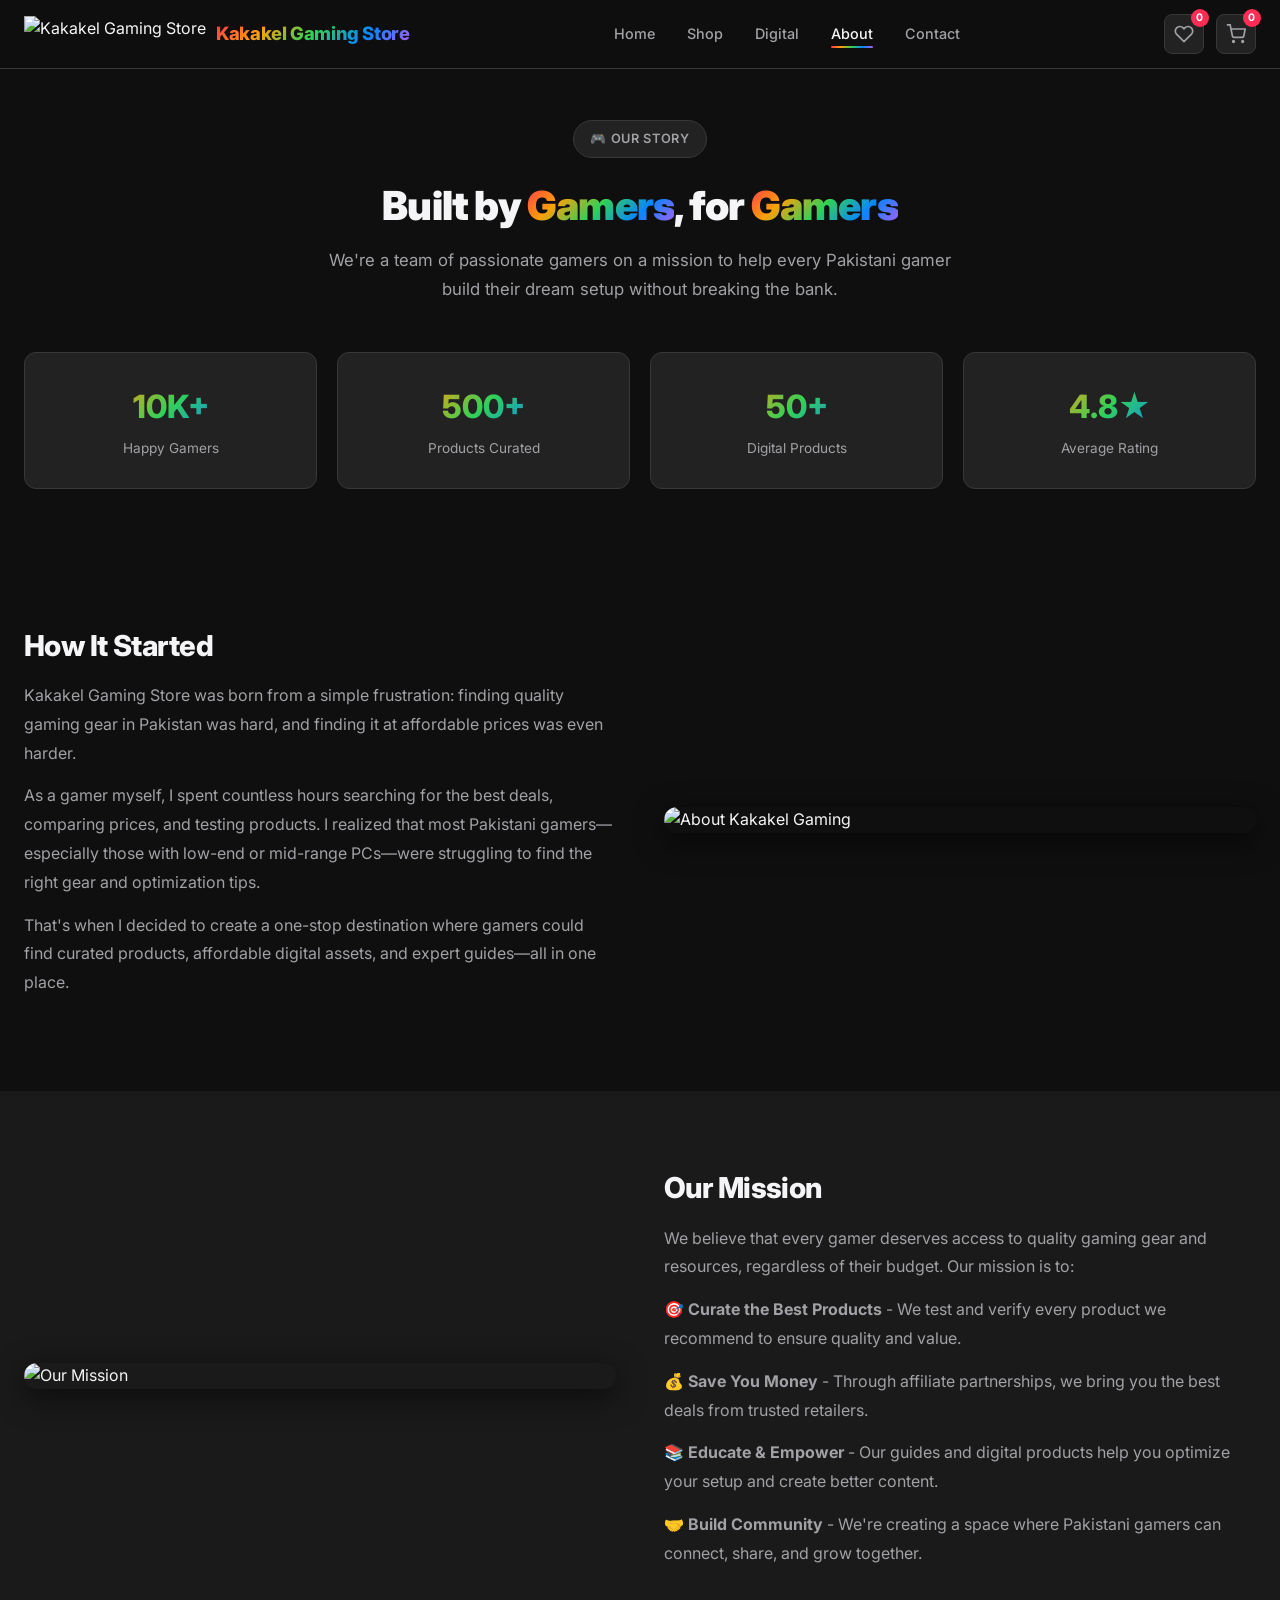
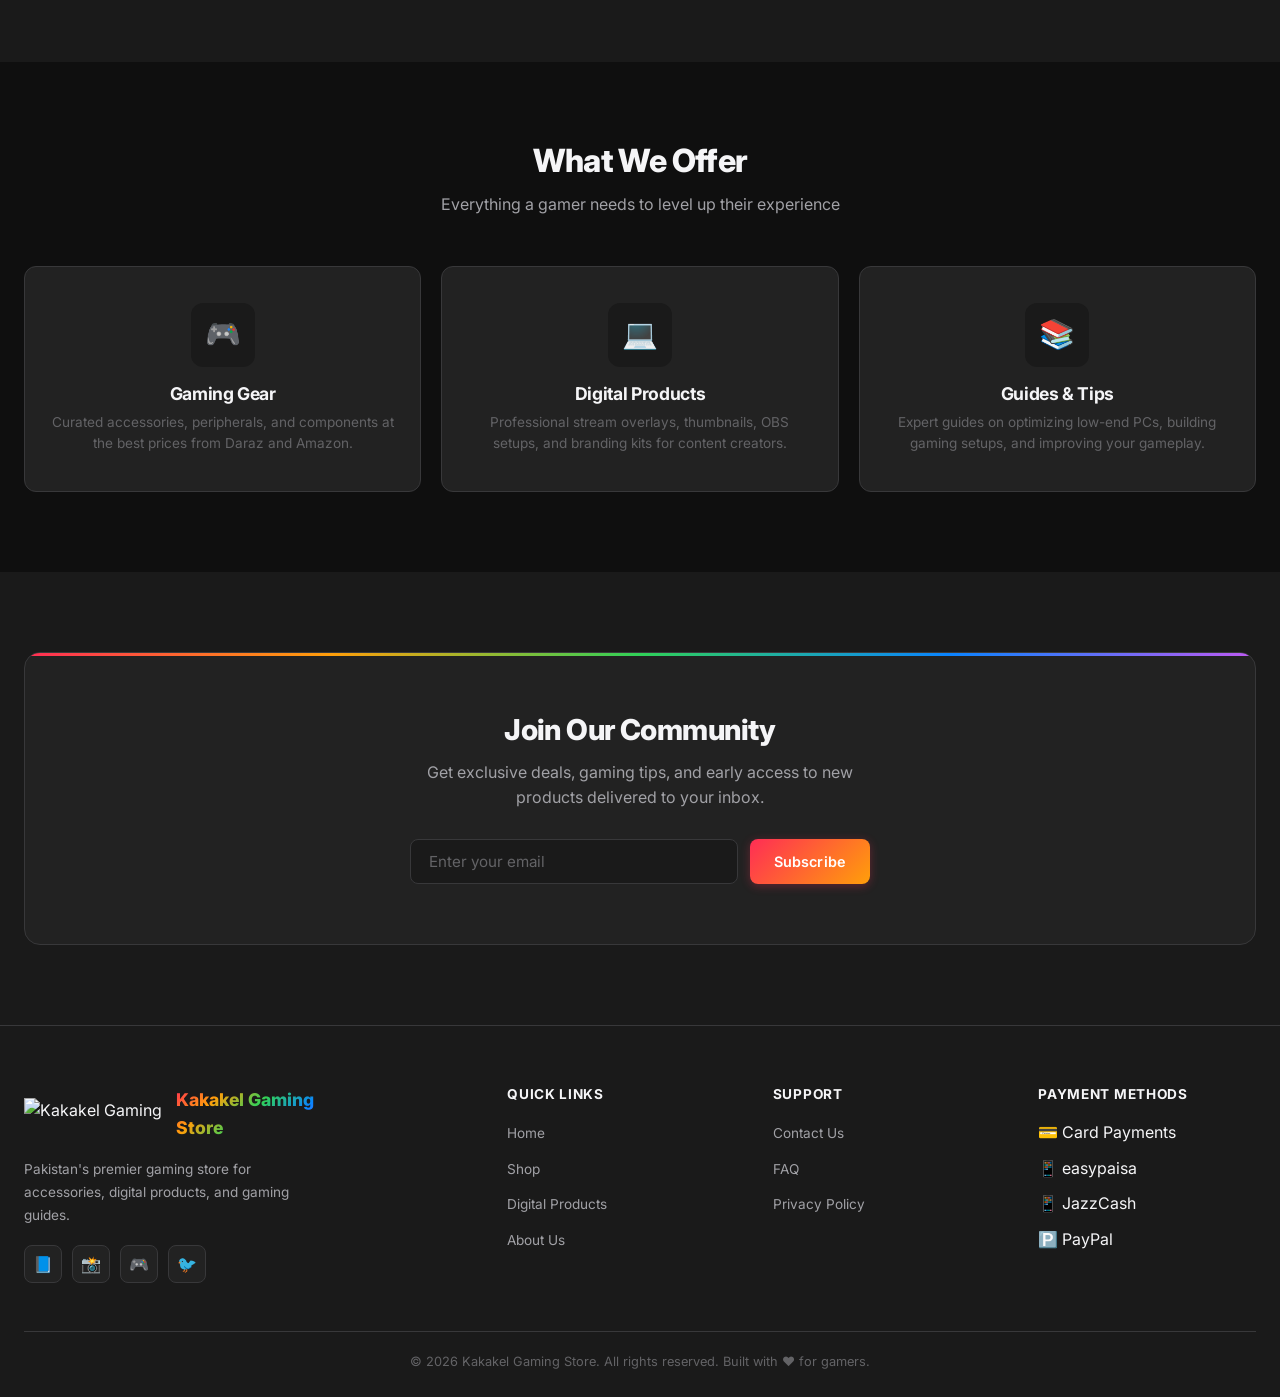
==== about.html @ c967636b "about.html" ====
<!DOCTYPE html>
<html lang="en">
<head>
  <meta charset="UTF-8">
  <meta name="viewport" content="width=device-width, initial-scale=1.0">
  <meta name="description" content="About Kakakel Gaming Store - Built by gamers, for gamers. Learn our story and mission to help Pakistani gamers level up.">
  <title>About Us - Kakakel Gaming Store | Built by Gamers, for Gamers</title>
  <link rel="icon" type="image/png" href="logo.png">
  <link rel="stylesheet" href="css/main.css">
</head>
<body>
  <nav class="navbar">
    <div class="container">
      <a href="index.html" class="navbar-logo">
        <img src="logo.png" alt="Kakakel Gaming Store" class="navbar-logo-img">
        <span class="navbar-logo-text">Kakakel Gaming Store</span>
      </a>
      <ul class="navbar-menu" id="navbarMenu">
        <li><a href="index.html" class="navbar-link">Home</a></li>
        <li><a href="shop.html" class="navbar-link">Shop</a></li>
        <li><a href="digital-products.html" class="navbar-link">Digital</a></li>
        <li><a href="about.html" class="navbar-link active">About</a></li>
        <li><a href="contact.html" class="navbar-link">Contact</a></li>
      </ul>
      <div class="navbar-actions">
        <a href="#" class="navbar-icon" id="wishlistIcon">
          <svg width="20" height="20" viewBox="0 0 24 24" fill="none" stroke="currentColor" stroke-width="2"><path d="M20.84 4.61a5.5 5.5 0 0 0-7.78 0L12 5.67l-1.06-1.06a5.5 5.5 0 0 0-7.78 7.78l1.06 1.06L12 21.23l7.78-7.78 1.06-1.06a5.5 5.5 0 0 0 0-7.78z"/></svg>
          <span class="wishlist-badge" id="wishlistBadge">0</span>
        </a>
        <a href="checkout.html" class="navbar-icon" id="cartIcon">
          <svg width="20" height="20" viewBox="0 0 24 24" fill="none" stroke="currentColor" stroke-width="2"><circle cx="9" cy="21" r="1"/><circle cx="20" cy="21" r="1"/><path d="M1 1h4l2.68 13.39a2 2 0 0 0 2 1.61h9.72a2 2 0 0 0 2-1.61L23 6H6"/></svg>
          <span class="wishlist-badge" id="cartBadge">0</span>
        </a>
        <button class="mobile-toggle" id="mobileToggle">
          <span></span>
          <span></span>
          <span></span>
        </button>
      </div>
    </div>
  </nav>

  <section class="about-hero">
    <div class="container">
      <span class="hero-badge">🎮 Our Story</span>
      <h1 class="about-title">Built by <span class="highlight">Gamers</span>, for <span class="highlight">Gamers</span></h1>
      <p class="about-text">We're a team of passionate gamers on a mission to help every Pakistani gamer build their dream setup without breaking the bank.</p>
      
      <div class="about-stats">
        <div class="about-stat">
          <div class="about-stat-number">10K+</div>
          <div class="about-stat-label">Happy Gamers</div>
        </div>
        <div class="about-stat">
          <div class="about-stat-number">500+</div>
          <div class="about-stat-label">Products Curated</div>
        </div>
        <div class="about-stat">
          <div class="about-stat-number">50+</div>
          <div class="about-stat-label">Digital Products</div>
        </div>
        <div class="about-stat">
          <div class="about-stat-number">4.8★</div>
          <div class="about-stat-label">Average Rating</div>
        </div>
      </div>
    </div>
  </section>

  <section class="section">
    <div class="container">
      <div class="about-content">
        <div class="about-story">
          <h2>How It Started</h2>
          <p>Kakakel Gaming Store was born from a simple frustration: finding quality gaming gear in Pakistan was hard, and finding it at affordable prices was even harder.</p>
          <p>As a gamer myself, I spent countless hours searching for the best deals, comparing prices, and testing products. I realized that most Pakistani gamers—especially those with low-end or mid-range PCs—were struggling to find the right gear and optimization tips.</p>
          <p>That's when I decided to create a one-stop destination where gamers could find curated products, affordable digital assets, and expert guides—all in one place.</p>
        </div>
        <div>
          <img src="https://images.unsplash.com/photo-1538481199705-c710c4e965fc?w=600&h=400&fit=crop" alt="About Kakakel Gaming" class="about-image">
        </div>
      </div>
    </div>
  </section>

  <section class="section" style="background: var(--bg-secondary);">
    <div class="container">
      <div class="about-content">
        <div>
          <img src="https://images.unsplash.com/photo-1511512578047-dfb367046420?w=600&h=400&fit=crop" alt="Our Mission" class="about-image">
        </div>
        <div class="about-story">
          <h2>Our Mission</h2>
          <p>We believe that every gamer deserves access to quality gaming gear and resources, regardless of their budget. Our mission is to:</p>
          <p>🎯 <strong>Curate the Best Products</strong> - We test and verify every product we recommend to ensure quality and value.</p>
          <p>💰 <strong>Save You Money</strong> - Through affiliate partnerships, we bring you the best deals from trusted retailers.</p>
          <p>📚 <strong>Educate & Empower</strong> - Our guides and digital products help you optimize your setup and create better content.</p>
          <p>🤝 <strong>Build Community</strong> - We're creating a space where Pakistani gamers can connect, share, and grow together.</p>
        </div>
      </div>
    </div>
  </section>

  <section class="section">
    <div class="container">
      <h2 class="section-title">What We Offer</h2>
      <p class="section-subtitle">Everything a gamer needs to level up their experience</p>
      <div class="categories-grid">
        <div class="category-card">
          <div class="category-icon">🎮</div>
          <h3 class="category-name">Gaming Gear</h3>
          <p class="category-count">Curated accessories, peripherals, and components at the best prices from Daraz and Amazon.</p>
        </div>
        <div class="category-card">
          <div class="category-icon">💻</div>
          <h3 class="category-name">Digital Products</h3>
          <p class="category-count">Professional stream overlays, thumbnails, OBS setups, and branding kits for content creators.</p>
        </div>
        <div class="category-card">
          <div class="category-icon">📚</div>
          <h3 class="category-name">Guides & Tips</h3>
          <p class="category-count">Expert guides on optimizing low-end PCs, building gaming setups, and improving your gameplay.</p>
        </div>
      </div>
    </div>
  </section>

  <section class="section" style="background: var(--bg-secondary);">
    <div class="container">
      <div class="newsletter">
        <h2 class="newsletter-title">Join Our Community</h2>
        <p class="newsletter-text">Get exclusive deals, gaming tips, and early access to new products delivered to your inbox.</p>
        <form class="newsletter-form" id="newsletterForm">
          <input type="email" class="newsletter-input" placeholder="Enter your email" required>
          <button type="submit" class="btn btn-primary">Subscribe</button>
        </form>
      </div>
    </div>
  </section>

  <footer class="footer">
    <div class="container">
      <div class="footer-grid">
        <div class="footer-brand">
          <div class="footer-logo">
            <img src="logo.png" alt="Kakakel Gaming Store" class="footer-logo-img">
            <span>Kakakel Gaming Store</span>
          </div>
          <p class="footer-description">Pakistan's premier gaming store for accessories, digital products, and gaming guides.</p>
          <div class="footer-social">
            <a href="#" class="footer-social-link">📘</a>
            <a href="#" class="footer-social-link">📸</a>
            <a href="#" class="footer-social-link">🎮</a>
            <a href="#" class="footer-social-link">🐦</a>
          </div>
        </div>
        <div>
          <h4 class="footer-title">Quick Links</h4>
          <ul class="footer-links">
            <li><a href="index.html">Home</a></li>
            <li><a href="shop.html">Shop</a></li>
            <li><a href="digital-products.html">Digital Products</a></li>
            <li><a href="about.html">About Us</a></li>
          </ul>
        </div>
        <div>
          <h4 class="footer-title">Support</h4>
          <ul class="footer-links">
            <li><a href="contact.html">Contact Us</a></li>
            <li><a href="#">FAQ</a></li>
            <li><a href="#">Privacy Policy</a></li>
          </ul>
        </div>
        <div>
          <h4 class="footer-title">Payment Methods</h4>
          <ul class="footer-links">
            <li>💳 Card Payments</li>
            <li>📱 easypaisa</li>
            <li>📱 JazzCash</li>
            <li>🅿️ PayPal</li>
          </ul>
        </div>
      </div>
      <div class="footer-bottom">
        <p>&copy; 2026 Kakakel Gaming Store. All rights reserved. Built with ❤️ for gamers.</p>
      </div>
    </div>
  </footer>

  <script src="js/main.js"></script>
</body>
</html>
---- css/main.css ----
@import url('https://fonts.googleapis.com/css2?family=Inter:wght@300;400;500;600;700;800;900&display=swap');

:root {
  --bg-primary: #0f0f0f;
  --bg-secondary: #1a1a1a;
  --bg-card: #222222;
  --bg-hover: #2a2a2a;
  --bg-input: #2a2a2a;
  --rgb-red: #ff2d55;
  --rgb-green: #30d158;
  --rgb-blue: #0a84ff;
  --rgb-purple: #bf5af2;
  --rgb-orange: #ff9f0a;
  --accent: #ff2d55;
  --accent-hover: #ff3b60;
  --text-primary: #f5f5f7;
  --text-secondary: #a1a1a6;
  --text-muted: #636366;
  --border-color: #38383a;
  --border-light: #48484a;
  --gradient-rgb: linear-gradient(135deg, #ff2d55 0%, #ff9f0a 25%, #30d158 50%, #0a84ff 75%, #bf5af2 100%);
  --gradient-rgb-subtle: linear-gradient(135deg, rgba(255,45,85,0.15) 0%, rgba(48,209,88,0.15) 50%, rgba(10,132,255,0.15) 100%);
  --gradient-btn: linear-gradient(135deg, #ff2d55 0%, #ff9f0a 100%);
  --shadow-sm: 0 1px 3px rgba(0,0,0,0.4);
  --shadow-md: 0 4px 12px rgba(0,0,0,0.5);
  --shadow-lg: 0 8px 30px rgba(0,0,0,0.6);
  --shadow-glow: 0 0 20px rgba(255,45,85,0.3);
  --transition-fast: 0.15s ease;
  --transition-normal: 0.25s ease;
  --transition-slow: 0.4s ease;
  --radius-sm: 8px;
  --radius-md: 12px;
  --radius-lg: 16px;
  --radius-xl: 20px;
  --radius-full: 9999px;
}

* {
  margin: 0;
  padding: 0;
  box-sizing: border-box;
}

html {
  scroll-behavior: smooth;
}

body {
  font-family: 'Inter', -apple-system, BlinkMacSystemFont, sans-serif;
  background-color: var(--bg-primary);
  color: var(--text-primary);
  line-height: 1.6;
  overflow-x: hidden;
}

h1, h2, h3, h4, h5, h6 {
  font-weight: 700;
  line-height: 1.2;
  letter-spacing: -0.02em;
}

a {
  text-decoration: none;
  color: inherit;
  transition: color var(--transition-fast);
}

img {
  max-width: 100%;
  height: auto;
  display: block;
}

button {
  cursor: pointer;
  border: none;
  outline: none;
  font-family: inherit;
}

ul, ol {
  list-style: none;
}

.container {
  width: 100%;
  max-width: 1320px;
  margin: 0 auto;
  padding: 0 24px;
}

.section {
  padding: 80px 0;
}

.section-title {
  font-size: 2rem;
  text-align: center;
  margin-bottom: 12px;
  font-weight: 800;
}

.section-subtitle {
  text-align: center;
  color: var(--text-secondary);
  font-size: 1rem;
  margin-bottom: 48px;
  max-width: 550px;
  margin-left: auto;
  margin-right: auto;
}

.btn {
  display: inline-flex;
  align-items: center;
  justify-content: center;
  gap: 8px;
  padding: 12px 24px;
  font-size: 0.9rem;
  font-weight: 600;
  border-radius: var(--radius-sm);
  transition: all var(--transition-normal);
  letter-spacing: 0.01em;
}

.btn-primary {
  background: var(--gradient-btn);
  color: white;
  box-shadow: 0 2px 10px rgba(255,45,85,0.3);
}

.btn-primary:hover {
  transform: translateY(-1px);
  box-shadow: 0 4px 20px rgba(255,45,85,0.4);
}

.btn-secondary {
  background: var(--bg-card);
  color: var(--text-primary);
  border: 1px solid var(--border-color);
}

.btn-secondary:hover {
  background: var(--bg-hover);
  border-color: var(--border-light);
}

.btn-cart {
  background: var(--gradient-btn);
  color: white;
}

.btn-cart:hover {
  box-shadow: 0 4px 15px rgba(255,45,85,0.4);
}

.btn-buy {
  background: var(--bg-card);
  color: var(--text-primary);
  border: 1px solid var(--border-color);
}

.btn-buy:hover {
  background: var(--bg-hover);
  border-color: var(--rgb-blue);
  color: var(--rgb-blue);
}

.cart-notification {
  position: fixed;
  top: 90px;
  right: 20px;
  background: var(--bg-card);
  border: 1px solid var(--rgb-green);
  border-radius: var(--radius-sm);
  padding: 14px 20px;
  color: var(--rgb-green);
  font-weight: 600;
  font-size: 0.9rem;
  z-index: 3000;
  transform: translateX(400px);
  transition: transform var(--transition-normal);
  box-shadow: var(--shadow-lg);
}

.cart-notification.show {
  transform: translateX(0);
}

.btn-sm {
  padding: 8px 14px;
  font-size: 0.8rem;
}

/* ===== NAVBAR ===== */
.navbar {
  position: fixed;
  top: 0;
  left: 0;
  width: 100%;
  background: rgba(15,15,15,0.95);
  backdrop-filter: blur(20px);
  border-bottom: 1px solid var(--border-color);
  z-index: 1000;
  padding: 14px 0;
  transition: all var(--transition-normal);
}

.navbar.scrolled {
  padding: 10px 0;
  box-shadow: var(--shadow-md);
}

.navbar .container {
  display: flex;
  align-items: center;
  justify-content: space-between;
}

.navbar-logo {
  display: flex;
  align-items: center;
  gap: 10px;
}

.navbar-logo-img {
  height: 36px;
  width: auto;
  object-fit: contain;
}

.navbar-logo-text {
  font-size: 1.15rem;
  font-weight: 800;
  letter-spacing: -0.02em;
  background: var(--gradient-rgb);
  -webkit-background-clip: text;
  -webkit-text-fill-color: transparent;
  background-clip: text;
}

.navbar-menu {
  display: flex;
  align-items: center;
  gap: 32px;
}

.navbar-link {
  color: var(--text-secondary);
  font-weight: 500;
  font-size: 0.9rem;
  position: relative;
  padding: 4px 0;
}

.navbar-link::after {
  content: '';
  position: absolute;
  bottom: -2px;
  left: 0;
  width: 0;
  height: 2px;
  background: var(--gradient-rgb);
  border-radius: 2px;
  transition: width var(--transition-normal);
}

.navbar-link:hover,
.navbar-link.active {
  color: var(--text-primary);
}

.navbar-link:hover::after,
.navbar-link.active::after {
  width: 100%;
}

.navbar-actions {
  display: flex;
  align-items: center;
  gap: 12px;
}

.navbar-icon {
  position: relative;
  width: 40px;
  height: 40px;
  display: flex;
  align-items: center;
  justify-content: center;
  background: var(--bg-card);
  border: 1px solid var(--border-color);
  border-radius: var(--radius-sm);
  color: var(--text-secondary);
  transition: all var(--transition-fast);
}

.navbar-icon:hover {
  background: var(--bg-hover);
  color: var(--text-primary);
  border-color: var(--border-light);
}

.wishlist-badge {
  position: absolute;
  top: -6px;
  right: -6px;
  min-width: 18px;
  height: 18px;
  background: var(--rgb-red);
  color: white;
  font-size: 0.65rem;
  border-radius: var(--radius-full);
  display: flex;
  align-items: center;
  justify-content: center;
  font-weight: 700;
  padding: 0 4px;
}

.mobile-toggle {
  display: none;
  flex-direction: column;
  gap: 5px;
  background: none;
  padding: 8px;
}

.mobile-toggle span {
  display: block;
  width: 22px;
  height: 2px;
  background: var(--text-primary);
  border-radius: 2px;
  transition: all var(--transition-fast);
}

/* ===== HERO ===== */
.hero {
  min-height: 100vh;
  display: flex;
  align-items: center;
  position: relative;
  overflow: hidden;
  padding-top: 80px;
  background: var(--bg-primary);
}

.hero::before {
  content: '';
  position: absolute;
  top: -50%;
  left: -20%;
  width: 60%;
  height: 120%;
  background: radial-gradient(ellipse, rgba(255,45,85,0.08) 0%, transparent 70%);
  pointer-events: none;
}

.hero::after {
  content: '';
  position: absolute;
  bottom: -50%;
  right: -20%;
  width: 60%;
  height: 120%;
  background: radial-gradient(ellipse, rgba(10,132,255,0.08) 0%, transparent 70%);
  pointer-events: none;
}

.hero-grid {
  display: grid;
  grid-template-columns: 1fr 1fr;
  gap: 60px;
  align-items: center;
  position: relative;
  z-index: 1;
}

.hero-content {
  position: relative;
}

.hero-badge {
  display: inline-flex;
  align-items: center;
  gap: 8px;
  padding: 8px 16px;
  background: var(--bg-card);
  border: 1px solid var(--border-color);
  border-radius: var(--radius-full);
  color: var(--text-secondary);
  font-size: 0.8rem;
  font-weight: 600;
  margin-bottom: 24px;
  letter-spacing: 0.05em;
  text-transform: uppercase;
}

.hero-title {
  font-size: 3.5rem;
  margin-bottom: 20px;
  line-height: 1.05;
  font-weight: 900;
}

.hero-title .highlight {
  background: var(--gradient-rgb);
  -webkit-background-clip: text;
  -webkit-text-fill-color: transparent;
  background-clip: text;
}

.hero-description {
  font-size: 1.1rem;
  color: var(--text-secondary);
  margin-bottom: 36px;
  max-width: 480px;
  line-height: 1.7;
}

.hero-buttons {
  display: flex;
  gap: 14px;
  margin-bottom: 48px;
}

.hero-stats {
  display: flex;
  gap: 40px;
}

.hero-stat {
  text-align: left;
}

.hero-stat-number {
  font-size: 1.8rem;
  font-weight: 800;
  color: var(--text-primary);
  margin-bottom: 4px;
}

.hero-stat-label {
  color: var(--text-muted);
  font-size: 0.85rem;
}

.hero-visual {
  position: relative;
  display: flex;
  align-items: center;
  justify-content: center;
}

.hero-image {
  width: 100%;
  max-width: 480px;
  border-radius: var(--radius-lg);
  animation: float 6s ease-in-out infinite;
}

@keyframes float {
  0%, 100% { transform: translateY(0); }
  50% { transform: translateY(-15px); }
}

/* ===== CATEGORIES ===== */
.categories-grid {
  display: grid;
  grid-template-columns: repeat(3, 1fr);
  gap: 20px;
}

.category-card {
  background: var(--bg-card);
  border: 1px solid var(--border-color);
  border-radius: var(--radius-md);
  padding: 36px 24px;
  text-align: center;
  transition: all var(--transition-normal);
  position: relative;
  overflow: hidden;
}

.category-card::before {
  content: '';
  position: absolute;
  top: 0;
  left: 0;
  right: 0;
  height: 3px;
  background: var(--gradient-rgb);
  transform: scaleX(0);
  transition: transform var(--transition-normal);
}

.category-card:hover {
  transform: translateY(-4px);
  border-color: var(--border-light);
  box-shadow: var(--shadow-lg);
}

.category-card:hover::before {
  transform: scaleX(1);
}

.category-icon {
  width: 64px;
  height: 64px;
  margin: 0 auto 16px;
  background: var(--bg-secondary);
  border-radius: var(--radius-md);
  display: flex;
  align-items: center;
  justify-content: center;
  font-size: 1.8rem;
}

.category-name {
  font-size: 1.1rem;
  margin-bottom: 8px;
  font-weight: 700;
}

.category-count {
  color: var(--text-muted);
  font-size: 0.85rem;
}

/* ===== PRODUCTS ===== */
.product-grid {
  display: grid;
  grid-template-columns: repeat(4, 1fr);
  gap: 20px;
}

.product-card {
  background: var(--bg-card);
  border: 1px solid var(--border-color);
  border-radius: var(--radius-md);
  overflow: hidden;
  transition: all var(--transition-normal);
  position: relative;
}

.product-card:hover {
  transform: translateY(-4px);
  box-shadow: var(--shadow-lg);
  border-color: var(--border-light);
}

.product-wishlist {
  position: absolute;
  top: 12px;
  right: 12px;
  width: 34px;
  height: 34px;
  background: rgba(0,0,0,0.6);
  backdrop-filter: blur(10px);
  border-radius: var(--radius-sm);
  display: flex;
  align-items: center;
  justify-content: center;
  color: var(--text-secondary);
  z-index: 2;
  transition: all var(--transition-fast);
  cursor: pointer;
}

.product-wishlist:hover,
.product-wishlist.active {
  background: var(--rgb-red);
  color: white;
}

.product-image {
  width: 100%;
  height: 200px;
  object-fit: cover;
  transition: transform var(--transition-slow);
}

.product-card:hover .product-image {
  transform: scale(1.05);
}

.product-info {
  padding: 16px;
}

.product-category {
  color: var(--rgb-blue);
  font-size: 0.7rem;
  text-transform: uppercase;
  letter-spacing: 0.08em;
  font-weight: 600;
  margin-bottom: 6px;
}

.product-name {
  font-size: 0.95rem;
  margin-bottom: 8px;
  font-weight: 600;
  line-height: 1.3;
}

.product-rating {
  display: flex;
  align-items: center;
  gap: 4px;
  margin-bottom: 10px;
}

.product-stars {
  color: var(--rgb-orange);
  font-size: 0.8rem;
}

.product-rating-count {
  color: var(--text-muted);
  font-size: 0.75rem;
}

.product-price {
  font-size: 1.25rem;
  font-weight: 800;
  color: var(--rgb-green);
  margin-bottom: 14px;
}

.product-buttons {
  display: flex;
  gap: 8px;
}

.product-buttons .btn {
  flex: 1;
  padding: 10px 12px;
  font-size: 0.8rem;
}

/* ===== DIGITAL PRODUCTS ===== */
.digital-grid {
  display: grid;
  grid-template-columns: repeat(3, 1fr);
  gap: 20px;
}

.digital-card {
  background: var(--bg-card);
  border: 1px solid var(--border-color);
  border-radius: var(--radius-md);
  overflow: hidden;
  transition: all var(--transition-normal);
}

.digital-card:hover {
  transform: translateY(-4px);
  box-shadow: var(--shadow-lg);
  border-color: var(--border-light);
}

.digital-image {
  width: 100%;
  height: 180px;
  object-fit: cover;
}

.digital-content {
  padding: 20px;
}

.digital-category {
  color: var(--rgb-purple);
  font-size: 0.7rem;
  text-transform: uppercase;
  letter-spacing: 0.08em;
  font-weight: 600;
  margin-bottom: 8px;
}

.digital-name {
  font-size: 1rem;
  margin-bottom: 10px;
  font-weight: 700;
}

.digital-description {
  color: var(--text-secondary);
  font-size: 0.85rem;
  margin-bottom: 14px;
  line-height: 1.6;
}

.digital-features {
  margin-bottom: 18px;
}

.digital-feature {
  display: flex;
  align-items: center;
  gap: 8px;
  color: var(--text-secondary);
  font-size: 0.85rem;
  margin-bottom: 6px;
}

.digital-feature::before {
  content: '✓';
  color: var(--rgb-green);
  font-weight: 700;
}

.digital-footer {
  display: flex;
  align-items: center;
  justify-content: space-between;
}

.digital-price {
  font-size: 1.4rem;
  font-weight: 800;
  color: var(--rgb-orange);
}

/* ===== TESTIMONIALS ===== */
.testimonials-grid {
  display: grid;
  grid-template-columns: repeat(3, 1fr);
  gap: 20px;
}

.testimonial-card {
  background: var(--bg-card);
  border: 1px solid var(--border-color);
  border-radius: var(--radius-md);
  padding: 24px;
  transition: all var(--transition-normal);
}

.testimonial-card:hover {
  border-color: var(--border-light);
}

.testimonial-rating {
  color: var(--rgb-orange);
  margin-bottom: 14px;
  font-size: 0.9rem;
}

.testimonial-text {
  color: var(--text-secondary);
  font-size: 0.9rem;
  margin-bottom: 18px;
  line-height: 1.7;
}

.testimonial-author {
  display: flex;
  align-items: center;
  gap: 12px;
}

.testimonial-avatar {
  width: 44px;
  height: 44px;
  border-radius: var(--radius-sm);
  background: var(--gradient-rgb);
  display: flex;
  align-items: center;
  justify-content: center;
  font-size: 1rem;
  font-weight: 700;
}

.testimonial-name {
  font-size: 0.9rem;
  margin-bottom: 2px;
  font-weight: 600;
}

.testimonial-role {
  color: var(--text-muted);
  font-size: 0.75rem;
}

/* ===== NEWSLETTER ===== */
.newsletter {
  background: var(--bg-card);
  border: 1px solid var(--border-color);
  border-radius: var(--radius-lg);
  padding: 60px 40px;
  text-align: center;
  position: relative;
  overflow: hidden;
}

.newsletter::before {
  content: '';
  position: absolute;
  top: 0;
  left: 0;
  right: 0;
  height: 3px;
  background: var(--gradient-rgb);
}

.newsletter-title {
  font-size: 1.8rem;
  margin-bottom: 12px;
  font-weight: 800;
}

.newsletter-text {
  color: var(--text-secondary);
  margin-bottom: 28px;
  max-width: 450px;
  margin-left: auto;
  margin-right: auto;
}

.newsletter-form {
  display: flex;
  gap: 12px;
  max-width: 460px;
  margin: 0 auto;
}

.newsletter-input {
  flex: 1;
  padding: 12px 18px;
  background: var(--bg-secondary);
  border: 1px solid var(--border-color);
  border-radius: var(--radius-sm);
  color: var(--text-primary);
  font-size: 0.95rem;
  font-family: inherit;
  transition: border-color var(--transition-fast);
}

.newsletter-input:focus {
  outline: none;
  border-color: var(--rgb-blue);
}

.newsletter-input::placeholder {
  color: var(--text-muted);
}

/* ===== TRUST BADGES ===== */
.trust-badges {
  display: flex;
  justify-content: center;
  gap: 48px;
  flex-wrap: wrap;
}

.trust-badge {
  display: flex;
  align-items: center;
  gap: 12px;
  color: var(--text-secondary);
}

.trust-icon {
  width: 44px;
  height: 44px;
  background: var(--bg-card);
  border: 1px solid var(--border-color);
  border-radius: var(--radius-sm);
  display: flex;
  align-items: center;
  justify-content: center;
  font-size: 1.2rem;
}

.trust-text {
  font-size: 0.85rem;
}

.trust-text strong {
  display: block;
  color: var(--text-primary);
  font-weight: 600;
  margin-bottom: 2px;
}

/* ===== FOOTER ===== */
.footer {
  background: var(--bg-secondary);
  border-top: 1px solid var(--border-color);
  padding: 60px 0 24px;
}

.footer-grid {
  display: grid;
  grid-template-columns: 2fr 1fr 1fr 1fr;
  gap: 48px;
  margin-bottom: 48px;
}

.footer-brand {
  max-width: 300px;
}

.footer-logo {
  display: flex;
  align-items: center;
  gap: 10px;
  margin-bottom: 16px;
}

.footer-logo-img {
  height: 32px;
  width: auto;
  object-fit: contain;
}

.footer-logo span {
  font-weight: 800;
  font-size: 1.1rem;
  background: var(--gradient-rgb);
  -webkit-background-clip: text;
  -webkit-text-fill-color: transparent;
  background-clip: text;
}

.footer-description {
  color: var(--text-secondary);
  font-size: 0.85rem;
  margin-bottom: 18px;
  line-height: 1.7;
}

.footer-social {
  display: flex;
  gap: 10px;
}

.footer-social-link {
  width: 38px;
  height: 38px;
  background: var(--bg-card);
  border: 1px solid var(--border-color);
  border-radius: var(--radius-sm);
  display: flex;
  align-items: center;
  justify-content: center;
  color: var(--text-secondary);
  transition: all var(--transition-fast);
}

.footer-social-link:hover {
  background: var(--rgb-blue);
  border-color: var(--rgb-blue);
  color: white;
}

.footer-title {
  font-size: 0.85rem;
  margin-bottom: 18px;
  color: var(--text-primary);
  font-weight: 700;
  text-transform: uppercase;
  letter-spacing: 0.05em;
}

.footer-links li {
  margin-bottom: 10px;
}

.footer-links a {
  color: var(--text-secondary);
  font-size: 0.85rem;
  transition: color var(--transition-fast);
}

.footer-links a:hover {
  color: var(--rgb-blue);
}

.footer-bottom {
  border-top: 1px solid var(--border-color);
  padding-top: 20px;
  text-align: center;
  color: var(--text-muted);
  font-size: 0.8rem;
}

/* ===== SHOP PAGE ===== */
.shop-layout {
  display: grid;
  grid-template-columns: 260px 1fr;
  gap: 32px;
  padding-top: 90px;
  min-height: 100vh;
}

.shop-filters {
  background: var(--bg-card);
  border: 1px solid var(--border-color);
  border-radius: var(--radius-md);
  padding: 24px;
  position: sticky;
  top: 90px;
  height: fit-content;
}

.filter-group {
  margin-bottom: 24px;
}

.filter-group:last-child {
  margin-bottom: 0;
}

.filter-title {
  font-size: 0.85rem;
  margin-bottom: 14px;
  color: var(--text-primary);
  font-weight: 700;
  text-transform: uppercase;
  letter-spacing: 0.05em;
}

.filter-options {
  display: flex;
  flex-direction: column;
  gap: 10px;
}

.filter-option {
  display: flex;
  align-items: center;
  gap: 10px;
  cursor: pointer;
  color: var(--text-secondary);
  font-size: 0.9rem;
  transition: color var(--transition-fast);
}

.filter-option:hover {
  color: var(--text-primary);
}

.filter-checkbox {
  width: 18px;
  height: 18px;
  border: 2px solid var(--border-color);
  border-radius: 4px;
  display: flex;
  align-items: center;
  justify-content: center;
  transition: all var(--transition-fast);
  flex-shrink: 0;
}

.filter-option.active .filter-checkbox {
  background: var(--rgb-blue);
  border-color: var(--rgb-blue);
}

.filter-option.active .filter-checkbox::after {
  content: '✓';
  color: white;
  font-size: 0.7rem;
}

.price-range {
  display: flex;
  flex-direction: column;
  gap: 12px;
}

.price-slider {
  width: 100%;
  height: 4px;
  background: var(--bg-secondary);
  border-radius: 2px;
  position: relative;
}

.price-slider-fill {
  height: 100%;
  background: var(--gradient-rgb);
  border-radius: 2px;
}

.price-inputs {
  display: flex;
  gap: 10px;
  align-items: center;
}

.price-input {
  flex: 1;
  padding: 8px 10px;
  background: var(--bg-secondary);
  border: 1px solid var(--border-color);
  border-radius: var(--radius-sm);
  color: var(--text-primary);
  font-size: 0.85rem;
  font-family: inherit;
}

.price-input:focus {
  outline: none;
  border-color: var(--rgb-blue);
}

.search-bar {
  margin-bottom: 24px;
  position: relative;
}

.search-input {
  width: 100%;
  padding: 12px 18px 12px 46px;
  background: var(--bg-card);
  border: 1px solid var(--border-color);
  border-radius: var(--radius-sm);
  color: var(--text-primary);
  font-size: 0.9rem;
  font-family: inherit;
  transition: border-color var(--transition-fast);
}

.search-input:focus {
  outline: none;
  border-color: var(--rgb-blue);
}

.search-icon {
  position: absolute;
  left: 16px;
  top: 50%;
  transform: translateY(-50%);
  color: var(--text-muted);
}

.shop-header {
  display: flex;
  align-items: center;
  justify-content: space-between;
  margin-bottom: 24px;
}

.shop-count {
  color: var(--text-secondary);
  font-size: 0.9rem;
}

.shop-sort {
  padding: 10px 14px;
  background: var(--bg-card);
  border: 1px solid var(--border-color);
  border-radius: var(--radius-sm);
  color: var(--text-primary);
  font-family: inherit;
  font-size: 0.85rem;
  cursor: pointer;
}

/* ===== MODAL ===== */
.modal-overlay {
  position: fixed;
  top: 0;
  left: 0;
  width: 100%;
  height: 100%;
  background: rgba(0,0,0,0.8);
  display: flex;
  align-items: center;
  justify-content: center;
  z-index: 2000;
  opacity: 0;
  visibility: hidden;
  transition: all var(--transition-normal);
}

.modal-overlay.active {
  opacity: 1;
  visibility: visible;
}

.modal {
  background: var(--bg-card);
  border: 1px solid var(--border-color);
  border-radius: var(--radius-lg);
  padding: 36px;
  max-width: 560px;
  width: 90%;
  max-height: 90vh;
  overflow-y: auto;
  position: relative;
}

.modal-close {
  position: absolute;
  top: 16px;
  right: 16px;
  width: 32px;
  height: 32px;
  background: var(--bg-secondary);
  border: 1px solid var(--border-color);
  border-radius: var(--radius-sm);
  color: var(--text-secondary);
  display: flex;
  align-items: center;
  justify-content: center;
  cursor: pointer;
  transition: all var(--transition-fast);
}

.modal-close:hover {
  background: var(--rgb-red);
  color: white;
  border-color: var(--rgb-red);
}

.payment-options {
  display: grid;
  grid-template-columns: repeat(3, 1fr);
  gap: 12px;
  margin-bottom: 24px;
}

.payment-option {
  background: var(--bg-secondary);
  border: 2px solid var(--border-color);
  border-radius: var(--radius-sm);
  padding: 16px;
  text-align: center;
  cursor: pointer;
  transition: all var(--transition-fast);
}

.payment-option:hover,
.payment-option.active {
  border-color: var(--rgb-blue);
  background: rgba(10,132,255,0.1);
}

.payment-icon {
  font-size: 1.8rem;
  margin-bottom: 6px;
}

.payment-name {
  font-size: 0.8rem;
  font-weight: 600;
}

/* ===== ABOUT PAGE ===== */
.about-hero {
  padding-top: 120px;
  padding-bottom: 60px;
  text-align: center;
  background: var(--bg-primary);
}

.about-title {
  font-size: 2.5rem;
  margin-bottom: 16px;
  font-weight: 900;
}

.about-title .highlight {
  background: var(--gradient-rgb);
  -webkit-background-clip: text;
  -webkit-text-fill-color: transparent;
  background-clip: text;
}

.about-text {
  color: var(--text-secondary);
  font-size: 1.05rem;
  max-width: 650px;
  margin: 0 auto;
  line-height: 1.7;
}

.about-stats {
  display: grid;
  grid-template-columns: repeat(4, 1fr);
  gap: 20px;
  margin-top: 48px;
}

.about-stat {
  background: var(--bg-card);
  border: 1px solid var(--border-color);
  border-radius: var(--radius-md);
  padding: 28px 20px;
  text-align: center;
}

.about-stat-number {
  font-size: 2rem;
  font-weight: 800;
  background: var(--gradient-rgb);
  -webkit-background-clip: text;
  -webkit-text-fill-color: transparent;
  background-clip: text;
  margin-bottom: 6px;
}

.about-stat-label {
  color: var(--text-secondary);
  font-size: 0.85rem;
}

.about-content {
  display: grid;
  grid-template-columns: 1fr 1fr;
  gap: 48px;
  align-items: center;
}

.about-image {
  width: 100%;
  border-radius: var(--radius-lg);
  box-shadow: var(--shadow-lg);
}

.about-story h2 {
  font-size: 1.8rem;
  margin-bottom: 18px;
  font-weight: 800;
}

.about-story p {
  color: var(--text-secondary);
  margin-bottom: 14px;
  line-height: 1.8;
}

/* ===== CONTACT PAGE ===== */
.contact-layout {
  display: grid;
  grid-template-columns: 1fr 1fr;
  gap: 48px;
  padding-top: 90px;
}

.contact-form {
  background: var(--bg-card);
  border: 1px solid var(--border-color);
  border-radius: var(--radius-md);
  padding: 36px;
}

.form-group {
  margin-bottom: 20px;
}

.form-label {
  display: block;
  margin-bottom: 8px;
  color: var(--text-secondary);
  font-weight: 500;
  font-size: 0.9rem;
}

.form-input,
.form-textarea {
  width: 100%;
  padding: 12px 16px;
  background: var(--bg-secondary);
  border: 1px solid var(--border-color);
  border-radius: var(--radius-sm);
  color: var(--text-primary);
  font-size: 0.95rem;
  font-family: inherit;
  transition: border-color var(--transition-fast);
}

.form-input:focus,
.form-textarea:focus {
  outline: none;
  border-color: var(--rgb-blue);
}

.form-textarea {
  min-height: 140px;
  resize: vertical;
}

.contact-info {
  display: flex;
  flex-direction: column;
  gap: 16px;
}

.contact-card {
  background: var(--bg-card);
  border: 1px solid var(--border-color);
  border-radius: var(--radius-md);
  padding: 20px;
  display: flex;
  align-items: center;
  gap: 16px;
}

.contact-icon {
  width: 44px;
  height: 44px;
  background: var(--bg-secondary);
  border-radius: var(--radius-sm);
  display: flex;
  align-items: center;
  justify-content: center;
  font-size: 1.2rem;
  flex-shrink: 0;
}

.contact-details h3 {
  font-size: 0.95rem;
  margin-bottom: 4px;
  font-weight: 600;
}

.contact-details p {
  color: var(--text-secondary);
  font-size: 0.85rem;
}

.social-links {
  display: flex;
  gap: 12px;
  margin-top: 20px;
}

.social-link {
  width: 44px;
  height: 44px;
  background: var(--bg-card);
  border: 1px solid var(--border-color);
  border-radius: var(--radius-sm);
  display: flex;
  align-items: center;
  justify-content: center;
  color: var(--text-secondary);
  font-size: 1.1rem;
  transition: all var(--transition-fast);
}

.social-link:hover {
  background: var(--rgb-blue);
  border-color: var(--rgb-blue);
  color: white;
  transform: translateY(-2px);
}

.faq-section {
  margin-top: 48px;
}

.faq-item {
  background: var(--bg-card);
  border: 1px solid var(--border-color);
  border-radius: var(--radius-sm);
  margin-bottom: 10px;
  overflow: hidden;
}

.faq-question {
  padding: 18px 20px;
  display: flex;
  align-items: center;
  justify-content: space-between;
  cursor: pointer;
  font-weight: 600;
  font-size: 0.95rem;
  transition: color var(--transition-fast);
}

.faq-question:hover {
  color: var(--rgb-blue);
}

.faq-answer {
  padding: 0 20px;
  max-height: 0;
  overflow: hidden;
  transition: all var(--transition-normal);
  color: var(--text-secondary);
  font-size: 0.9rem;
  line-height: 1.7;
}

.faq-item.active .faq-answer {
  padding: 0 20px 18px;
  max-height: 300px;
}

.faq-toggle {
  transition: transform var(--transition-fast);
}

.faq-item.active .faq-toggle {
  transform: rotate(180deg);
}

/* ===== RESPONSIVE ===== */
@media (max-width: 1024px) {
  .product-grid {
    grid-template-columns: repeat(3, 1fr);
  }
  
  .hero-title {
    font-size: 2.5rem;
  }
  
  .footer-grid {
    grid-template-columns: repeat(2, 1fr);
  }
}

@media (max-width: 768px) {
  .navbar-menu {
    position: fixed;
    top: 70px;
    left: 0;
    width: 100%;
    background: var(--bg-secondary);
    border-bottom: 1px solid var(--border-color);
    flex-direction: column;
    padding: 24px;
    gap: 18px;
    transform: translateY(-100%);
    opacity: 0;
    visibility: hidden;
    transition: all var(--transition-normal);
  }
  
  .navbar-menu.active {
    transform: translateY(0);
    opacity: 1;
    visibility: visible;
  }
  
  .mobile-toggle {
    display: flex;
  }
  
  .hero-grid {
    grid-template-columns: 1fr;
    text-align: center;
  }
  
  .hero-title {
    font-size: 2rem;
  }
  
  .hero-description {
    margin-left: auto;
    margin-right: auto;
  }
  
  .hero-buttons {
    justify-content: center;
  }
  
  .hero-stats {
    justify-content: center;
  }
  
  .hero-visual {
    display: none;
  }
  
  .categories-grid,
  .testimonials-grid,
  .digital-grid {
    grid-template-columns: repeat(2, 1fr);
  }
  
  .product-grid {
    grid-template-columns: repeat(2, 1fr);
  }
  
  .shop-layout {
    grid-template-columns: 1fr;
  }
  
  .shop-filters {
    position: static;
  }
  
  .about-content,
  .contact-layout {
    grid-template-columns: 1fr;
  }
  
  .about-stats {
    grid-template-columns: repeat(2, 1fr);
  }
  
  .payment-options {
    grid-template-columns: 1fr;
  }
  
  .newsletter-form {
    flex-direction: column;
  }
  
  .section-title {
    font-size: 1.6rem;
  }
  
  .footer-grid {
    grid-template-columns: 1fr;
    gap: 32px;
  }
  
  .trust-badges {
    gap: 24px;
  }
}

@media (max-width: 480px) {
  .categories-grid,
  .product-grid,
  .testimonials-grid,
  .digital-grid {
    grid-template-columns: 1fr;
  }
  
  .hero-buttons {
    flex-direction: column;
    align-items: center;
  }
  
  .hero-stats {
    flex-direction: column;
    gap: 20px;
    align-items: center;
  }
  
  .trust-badges {
    flex-direction: column;
    align-items: center;
  }
  
  .about-stats {
    grid-template-columns: 1fr;
  }
  
  .product-buttons {
    flex-direction: column;
  }
  
  .hero-title {
    font-size: 1.75rem;
  }
}
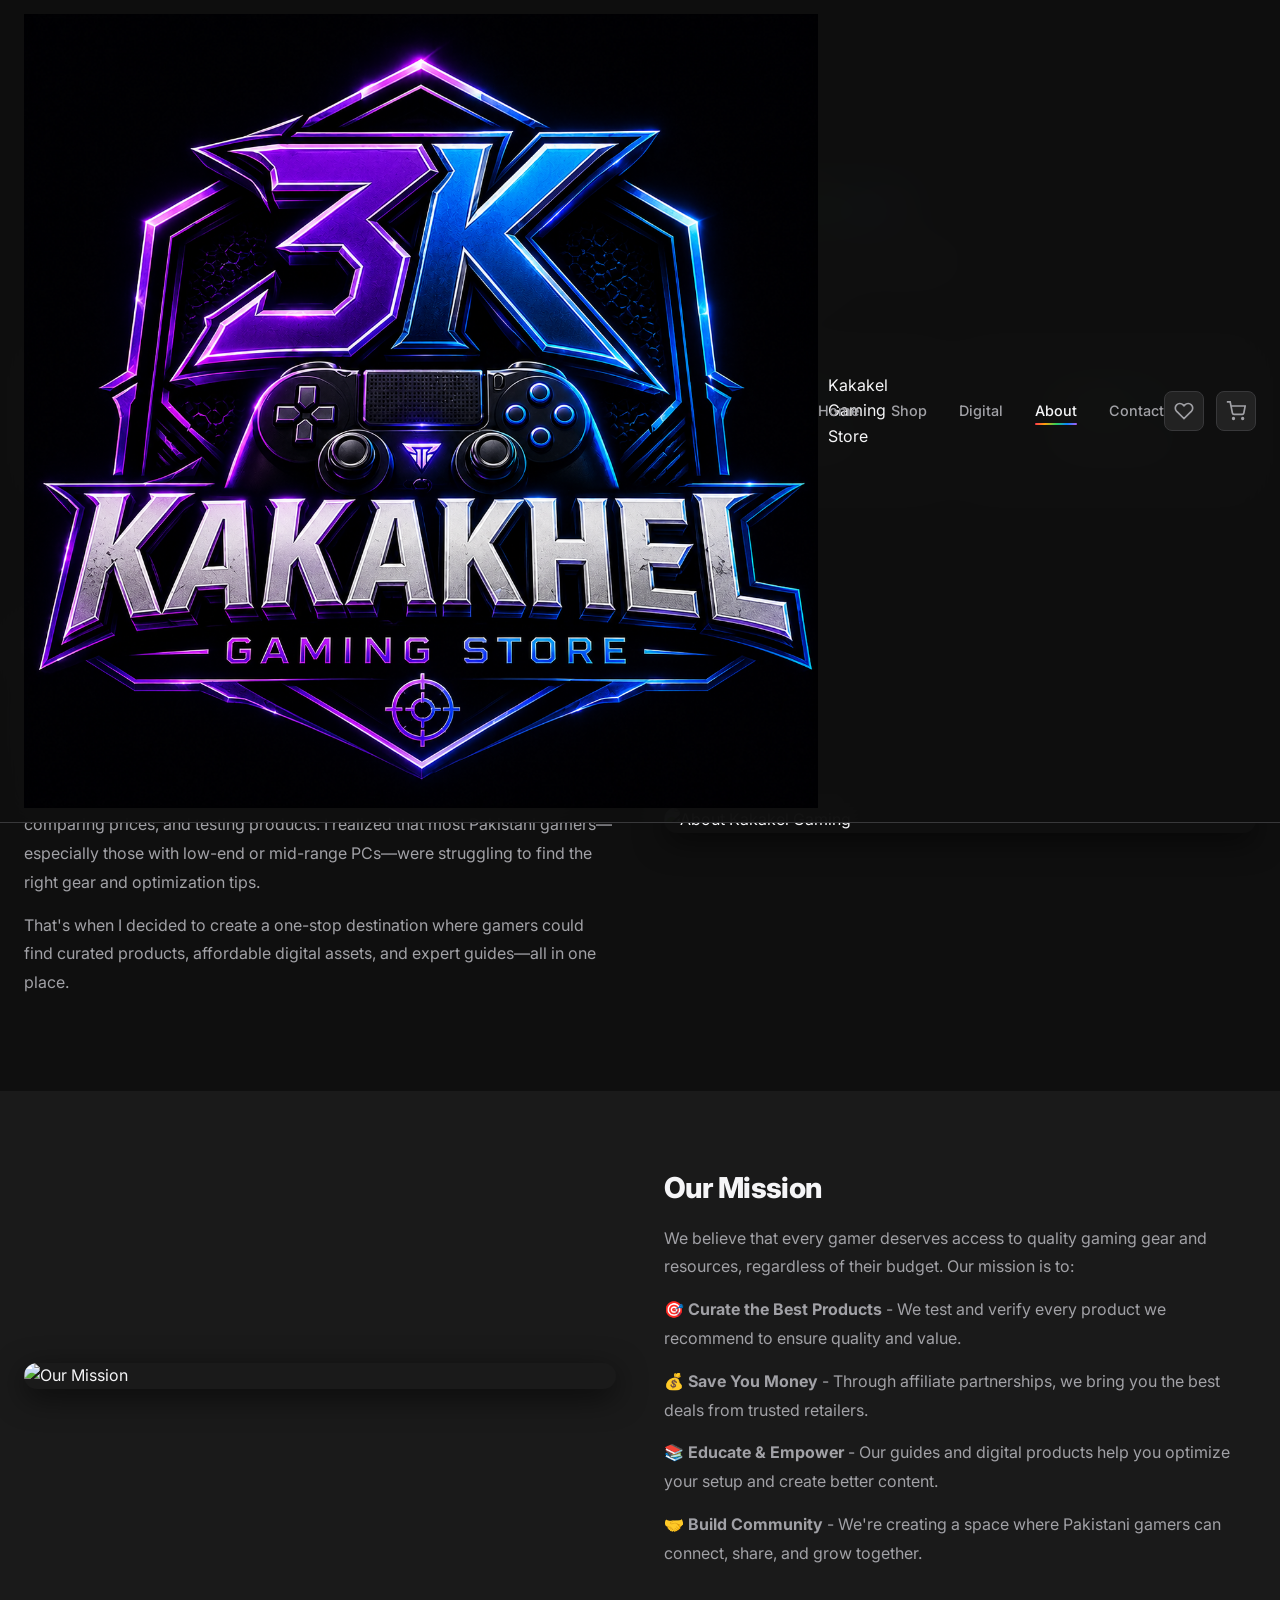
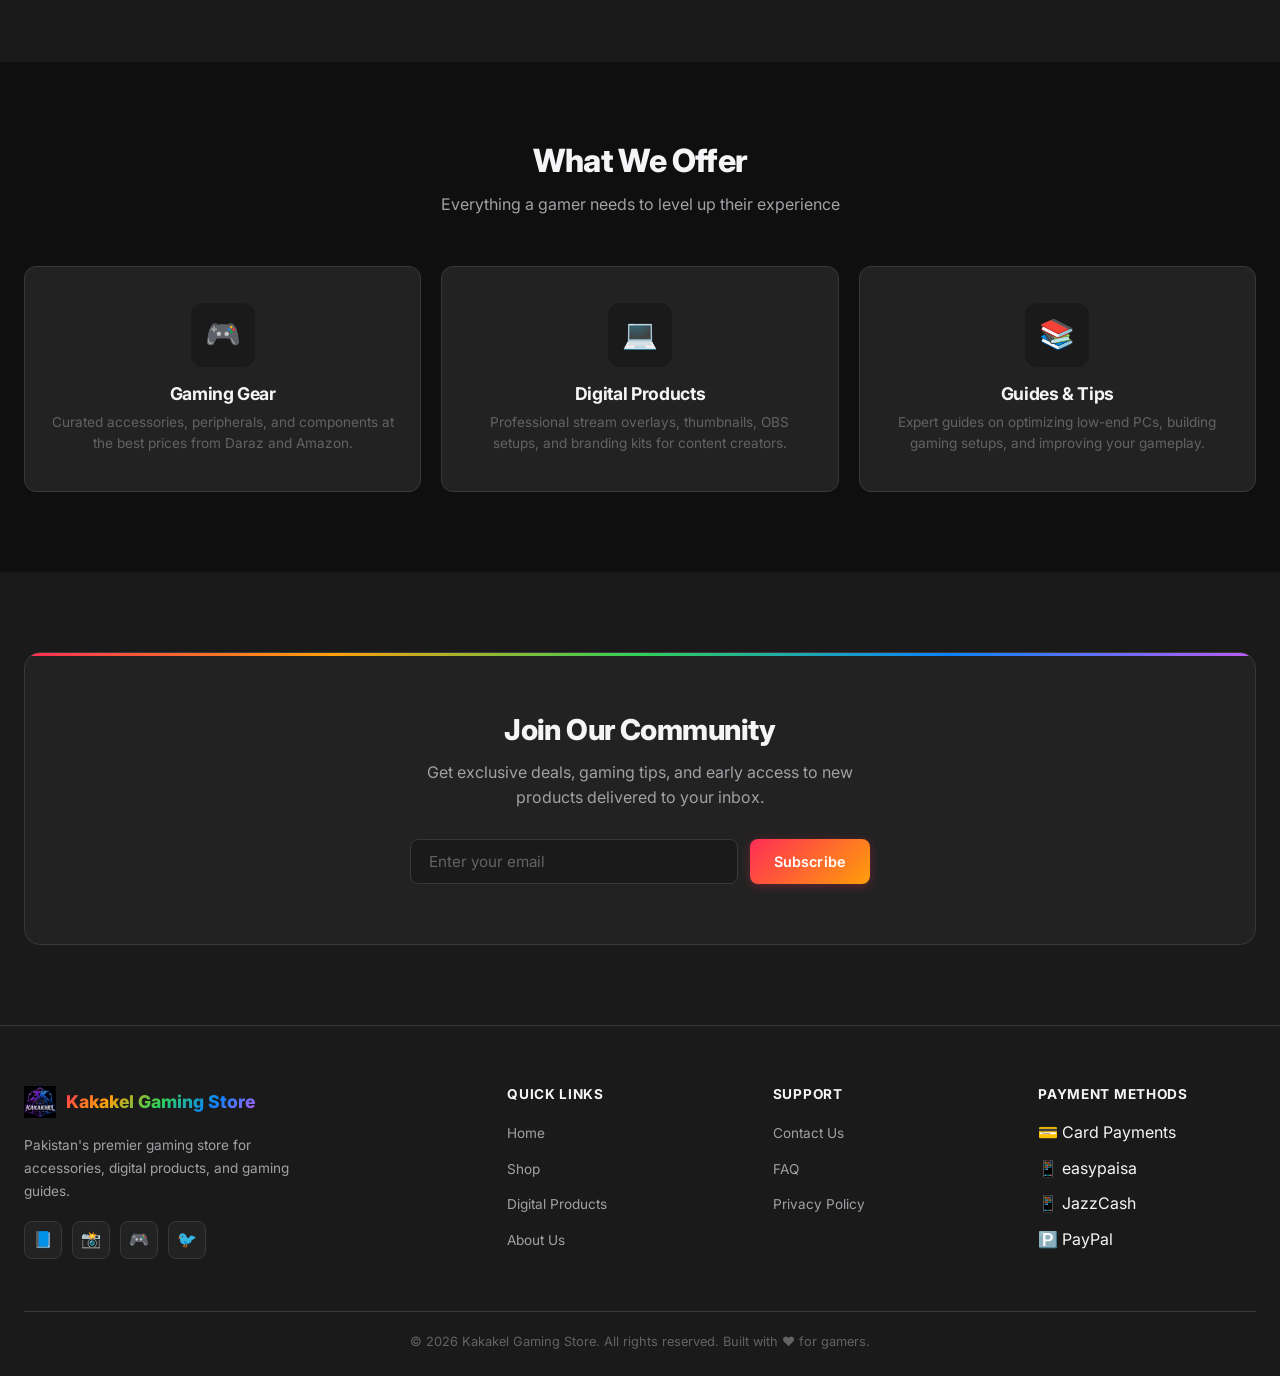
==== commit 0a8a5b1f: "Add files via upload" ====
--- a/about.html
+++ b/about.html
@@ -1,192 +1,188 @@
-<!DOCTYPE html>
-<html lang="en">
-<head>
-  <meta charset="UTF-8">
-  <meta name="viewport" content="width=device-width, initial-scale=1.0">
-  <meta name="description" content="About Kakakel Gaming Store - Built by gamers, for gamers. Learn our story and mission to help Pakistani gamers level up.">
-  <title>About Us - Kakakel Gaming Store | Built by Gamers, for Gamers</title>
-  <link rel="icon" type="image/png" href="logo.png">
-  <link rel="stylesheet" href="css/main.css">
-</head>
-<body>
-  <nav class="navbar">
-    <div class="container">
-      <a href="index.html" class="navbar-logo">
-        <img src="logo.png" alt="Kakakel Gaming Store" class="navbar-logo-img">
-        <span class="navbar-logo-text">Kakakel Gaming Store</span>
-      </a>
-      <ul class="navbar-menu" id="navbarMenu">
-        <li><a href="index.html" class="navbar-link">Home</a></li>
-        <li><a href="shop.html" class="navbar-link">Shop</a></li>
-        <li><a href="digital-products.html" class="navbar-link">Digital</a></li>
-        <li><a href="about.html" class="navbar-link active">About</a></li>
-        <li><a href="contact.html" class="navbar-link">Contact</a></li>
-      </ul>
-      <div class="navbar-actions">
-        <a href="#" class="navbar-icon" id="wishlistIcon">
-          <svg width="20" height="20" viewBox="0 0 24 24" fill="none" stroke="currentColor" stroke-width="2"><path d="M20.84 4.61a5.5 5.5 0 0 0-7.78 0L12 5.67l-1.06-1.06a5.5 5.5 0 0 0-7.78 7.78l1.06 1.06L12 21.23l7.78-7.78 1.06-1.06a5.5 5.5 0 0 0 0-7.78z"/></svg>
-          <span class="wishlist-badge" id="wishlistBadge">0</span>
-        </a>
-        <a href="checkout.html" class="navbar-icon" id="cartIcon">
-          <svg width="20" height="20" viewBox="0 0 24 24" fill="none" stroke="currentColor" stroke-width="2"><circle cx="9" cy="21" r="1"/><circle cx="20" cy="21" r="1"/><path d="M1 1h4l2.68 13.39a2 2 0 0 0 2 1.61h9.72a2 2 0 0 0 2-1.61L23 6H6"/></svg>
-          <span class="wishlist-badge" id="cartBadge">0</span>
-        </a>
-        <button class="mobile-toggle" id="mobileToggle">
-          <span></span>
-          <span></span>
-          <span></span>
-        </button>
-      </div>
-    </div>
-  </nav>
-
-  <section class="about-hero">
-    <div class="container">
-      <span class="hero-badge">🎮 Our Story</span>
-      <h1 class="about-title">Built by <span class="highlight">Gamers</span>, for <span class="highlight">Gamers</span></h1>
-      <p class="about-text">We're a team of passionate gamers on a mission to help every Pakistani gamer build their dream setup without breaking the bank.</p>
-      
-      <div class="about-stats">
-        <div class="about-stat">
-          <div class="about-stat-number">10K+</div>
-          <div class="about-stat-label">Happy Gamers</div>
-        </div>
-        <div class="about-stat">
-          <div class="about-stat-number">500+</div>
-          <div class="about-stat-label">Products Curated</div>
-        </div>
-        <div class="about-stat">
-          <div class="about-stat-number">50+</div>
-          <div class="about-stat-label">Digital Products</div>
-        </div>
-        <div class="about-stat">
-          <div class="about-stat-number">4.8★</div>
-          <div class="about-stat-label">Average Rating</div>
-        </div>
-      </div>
-    </div>
-  </section>
-
-  <section class="section">
-    <div class="container">
-      <div class="about-content">
-        <div class="about-story">
-          <h2>How It Started</h2>
-          <p>Kakakel Gaming Store was born from a simple frustration: finding quality gaming gear in Pakistan was hard, and finding it at affordable prices was even harder.</p>
-          <p>As a gamer myself, I spent countless hours searching for the best deals, comparing prices, and testing products. I realized that most Pakistani gamers—especially those with low-end or mid-range PCs—were struggling to find the right gear and optimization tips.</p>
-          <p>That's when I decided to create a one-stop destination where gamers could find curated products, affordable digital assets, and expert guides—all in one place.</p>
-        </div>
-        <div>
-          <img src="https://images.unsplash.com/photo-1538481199705-c710c4e965fc?w=600&h=400&fit=crop" alt="About Kakakel Gaming" class="about-image">
-        </div>
-      </div>
-    </div>
-  </section>
-
-  <section class="section" style="background: var(--bg-secondary);">
-    <div class="container">
-      <div class="about-content">
-        <div>
-          <img src="https://images.unsplash.com/photo-1511512578047-dfb367046420?w=600&h=400&fit=crop" alt="Our Mission" class="about-image">
-        </div>
-        <div class="about-story">
-          <h2>Our Mission</h2>
-          <p>We believe that every gamer deserves access to quality gaming gear and resources, regardless of their budget. Our mission is to:</p>
-          <p>🎯 <strong>Curate the Best Products</strong> - We test and verify every product we recommend to ensure quality and value.</p>
-          <p>💰 <strong>Save You Money</strong> - Through affiliate partnerships, we bring you the best deals from trusted retailers.</p>
-          <p>📚 <strong>Educate & Empower</strong> - Our guides and digital products help you optimize your setup and create better content.</p>
-          <p>🤝 <strong>Build Community</strong> - We're creating a space where Pakistani gamers can connect, share, and grow together.</p>
-        </div>
-      </div>
-    </div>
-  </section>
-
-  <section class="section">
-    <div class="container">
-      <h2 class="section-title">What We Offer</h2>
-      <p class="section-subtitle">Everything a gamer needs to level up their experience</p>
-      <div class="categories-grid">
-        <div class="category-card">
-          <div class="category-icon">🎮</div>
-          <h3 class="category-name">Gaming Gear</h3>
-          <p class="category-count">Curated accessories, peripherals, and components at the best prices from Daraz and Amazon.</p>
-        </div>
-        <div class="category-card">
-          <div class="category-icon">💻</div>
-          <h3 class="category-name">Digital Products</h3>
-          <p class="category-count">Professional stream overlays, thumbnails, OBS setups, and branding kits for content creators.</p>
-        </div>
-        <div class="category-card">
-          <div class="category-icon">📚</div>
-          <h3 class="category-name">Guides & Tips</h3>
-          <p class="category-count">Expert guides on optimizing low-end PCs, building gaming setups, and improving your gameplay.</p>
-        </div>
-      </div>
-    </div>
-  </section>
-
-  <section class="section" style="background: var(--bg-secondary);">
-    <div class="container">
-      <div class="newsletter">
-        <h2 class="newsletter-title">Join Our Community</h2>
-        <p class="newsletter-text">Get exclusive deals, gaming tips, and early access to new products delivered to your inbox.</p>
-        <form class="newsletter-form" id="newsletterForm">
-          <input type="email" class="newsletter-input" placeholder="Enter your email" required>
-          <button type="submit" class="btn btn-primary">Subscribe</button>
-        </form>
-      </div>
-    </div>
-  </section>
-
-  <footer class="footer">
-    <div class="container">
-      <div class="footer-grid">
-        <div class="footer-brand">
-          <div class="footer-logo">
-            <img src="logo.png" alt="Kakakel Gaming Store" class="footer-logo-img">
-            <span>Kakakel Gaming Store</span>
-          </div>
-          <p class="footer-description">Pakistan's premier gaming store for accessories, digital products, and gaming guides.</p>
-          <div class="footer-social">
-            <a href="#" class="footer-social-link">📘</a>
-            <a href="#" class="footer-social-link">📸</a>
-            <a href="#" class="footer-social-link">🎮</a>
-            <a href="#" class="footer-social-link">🐦</a>
-          </div>
-        </div>
-        <div>
-          <h4 class="footer-title">Quick Links</h4>
-          <ul class="footer-links">
-            <li><a href="index.html">Home</a></li>
-            <li><a href="shop.html">Shop</a></li>
-            <li><a href="digital-products.html">Digital Products</a></li>
-            <li><a href="about.html">About Us</a></li>
-          </ul>
-        </div>
-        <div>
-          <h4 class="footer-title">Support</h4>
-          <ul class="footer-links">
-            <li><a href="contact.html">Contact Us</a></li>
-            <li><a href="#">FAQ</a></li>
-            <li><a href="#">Privacy Policy</a></li>
-          </ul>
-        </div>
-        <div>
-          <h4 class="footer-title">Payment Methods</h4>
-          <ul class="footer-links">
-            <li>💳 Card Payments</li>
-            <li>📱 easypaisa</li>
-            <li>📱 JazzCash</li>
-            <li>🅿️ PayPal</li>
-          </ul>
-        </div>
-      </div>
-      <div class="footer-bottom">
-        <p>&copy; 2026 Kakakel Gaming Store. All rights reserved. Built with ❤️ for gamers.</p>
-      </div>
-    </div>
-  </footer>
-
-  <script src="js/main.js"></script>
-</body>
-</html>
+<!DOCTYPE html>
+<html lang="en">
+<head>
+  <meta charset="UTF-8">
+  <meta name="viewport" content="width=device-width, initial-scale=1.0">
+  <meta name="description" content="About Kakakel Gaming Store - Built by gamers, for gamers. Learn our story and mission to help Pakistani gamers level up.">
+  <title>About Us - Kakakel Gaming Store | Built by Gamers, for Gamers</title>
+  <link rel="icon" type="image/png" href="logo.png">
+  <link rel="stylesheet" href="css/main.css">
+</head>
+<body>
+  <nav class="navbar">
+    <div class="container">
+    <a href="index.html" class="navbar-logo">
+      <img src="logo.png" alt="Kakakel Gaming Store">
+      <span>Kakakel Gaming Store</span>
+    </a>
+    <ul class="navbar-menu" id="navbarMenu">
+      <li><a href="index.html" class="navbar-link">Home</a></li>
+      <li><a href="shop.html" class="navbar-link">Shop</a></li>
+      <li><a href="digital-products.html" class="navbar-link">Digital</a></li>
+      <li><a href="about.html" class="navbar-link active">About</a></li>
+      <li><a href="contact.html" class="navbar-link">Contact</a></li>
+    </ul>
+    <div class="navbar-actions">
+      <a href="#" class="navbar-icon" id="wishlistIcon">
+        <svg width="20" height="20" viewBox="0 0 24 24" fill="none" stroke="currentColor" stroke-width="2"><path d="M20.84 4.61a5.5 5.5 0 0 0-7.78 0L12 5.67l-1.06-1.06a5.5 5.5 0 0 0-7.78 7.78l1.06 1.06L12 21.23l7.78-7.78 1.06-1.06a5.5 5.5 0 0 0 0-7.78z"/></svg>
+        <span class="wishlist-badge" id="wishlistBadge">0</span>
+      </a>
+      <a href="checkout.html" class="navbar-icon" id="cartIcon">
+        <svg width="20" height="20" viewBox="0 0 24 24" fill="none" stroke="currentColor" stroke-width="2"><circle cx="9" cy="21" r="1"/><circle cx="20" cy="21" r="1"/><path d="M1 1h4l2.68 13.39a2 2 0 0 0 2 1.61h9.72a2 2 0 0 0 2-1.61L23 6H6"/></svg>
+        <span class="wishlist-badge" id="cartBadge">0</span>
+      </a>
+      <button class="mobile-toggle" id="mobileToggle">
+        <span></span>
+        <span></span>
+        <span></span>
+      </button>
+    </div>
+    </div>
+  </nav>
+
+  <section class="about-hero">
+    <div class="container">
+      <span class="hero-badge">🎮 Our Story</span>
+      <h1 class="about-title">Built by <span class="highlight">Gamers</span>, for <span class="highlight">Gamers</span></h1>
+      <p class="about-text">We're a team of passionate gamers on a mission to help every Pakistani gamer build their dream setup without breaking the bank.</p>
+
+      <div class="about-stats">
+        <div class="about-stat">
+          <div class="about-stat-number">10K+</div>
+          <div class="about-stat-label">Happy Gamers</div>
+        </div>
+        <div class="about-stat">
+          <div class="about-stat-number">500+</div>
+          <div class="about-stat-label">Products Curated</div>
+        </div>
+        <div class="about-stat">
+          <div class="about-stat-number">50+</div>
+          <div class="about-stat-label">Digital Products</div>
+        </div>
+        <div class="about-stat">
+          <div class="about-stat-number">4.8★</div>
+          <div class="about-stat-label">Average Rating</div>
+        </div>
+      </div>
+    </div>
+  </section>
+
+  <section class="section">
+    <div class="container">
+      <div class="about-content">
+        <div class="about-story">
+          <h2>How It Started</h2>
+          <p>Kakakel Gaming Store was born from a simple frustration: finding quality gaming gear in Pakistan was hard, and finding it at affordable prices was even harder.</p>
+          <p>As a gamer myself, I spent countless hours searching for the best deals, comparing prices, and testing products. I realized that most Pakistani gamers—especially those with low-end or mid-range PCs—were struggling to find the right gear and optimization tips.</p>
+          <p>That's when I decided to create a one-stop destination where gamers could find curated products, affordable digital assets, and expert guides—all in one place.</p>
+        </div>
+        <img src="https://images.unsplash.com/photo-1538481199705-c710c4e965fc?w=600&h=400&fit=crop" alt="About Kakakel Gaming" class="about-image">
+      </div>
+    </div>
+  </section>
+
+  <section class="section" style="background: var(--bg-secondary);">
+    <div class="container">
+      <div class="about-content">
+        <img src="https://images.unsplash.com/photo-1511512578047-dfb367046420?w=600&h=400&fit=crop" alt="Our Mission" class="about-image">
+        <div class="about-story">
+          <h2>Our Mission</h2>
+          <p>We believe that every gamer deserves access to quality gaming gear and resources, regardless of their budget. Our mission is to:</p>
+          <p>🎯 <strong>Curate the Best Products</strong> - We test and verify every product we recommend to ensure quality and value.</p>
+          <p>💰 <strong>Save You Money</strong> - Through affiliate partnerships, we bring you the best deals from trusted retailers.</p>
+          <p>📚 <strong>Educate & Empower</strong> - Our guides and digital products help you optimize your setup and create better content.</p>
+          <p>🤝 <strong>Build Community</strong> - We're creating a space where Pakistani gamers can connect, share, and grow together.</p>
+        </div>
+      </div>
+    </div>
+  </section>
+
+  <section class="section">
+    <div class="container">
+      <h2 class="section-title">What We Offer</h2>
+      <p class="section-subtitle">Everything a gamer needs to level up their experience</p>
+      <div class="categories-grid">
+        <div class="category-card">
+          <div class="category-icon">🎮</div>
+          <h3 class="category-name">Gaming Gear</h3>
+          <p class="category-count">Curated accessories, peripherals, and components at the best prices from Daraz and Amazon.</p>
+        </div>
+        <div class="category-card">
+          <div class="category-icon">💻</div>
+          <h3 class="category-name">Digital Products</h3>
+          <p class="category-count">Professional stream overlays, thumbnails, OBS setups, and branding kits for content creators.</p>
+        </div>
+        <div class="category-card">
+          <div class="category-icon">📚</div>
+          <h3 class="category-name">Guides & Tips</h3>
+          <p class="category-count">Expert guides on optimizing low-end PCs, building gaming setups, and improving your gameplay.</p>
+        </div>
+      </div>
+    </div>
+  </section>
+
+  <section class="section" style="background: var(--bg-secondary);">
+    <div class="container">
+      <div class="newsletter">
+        <h2 class="newsletter-title">Join Our Community</h2>
+        <p class="newsletter-text">Get exclusive deals, gaming tips, and early access to new products delivered to your inbox.</p>
+        <form class="newsletter-form" id="newsletterForm">
+          <input type="email" class="newsletter-input" placeholder="Enter your email" required>
+          <button type="submit" class="btn btn-primary">Subscribe</button>
+        </form>
+      </div>
+    </div>
+  </section>
+
+  <footer class="footer">
+    <div class="container">
+      <div class="footer-grid">
+        <div class="footer-brand">
+          <div class="footer-logo">
+            <img src="logo.png" alt="Kakakel Gaming Store" class="footer-logo-img">
+            <span>Kakakel Gaming Store</span>
+          </div>
+          <p class="footer-description">Pakistan's premier gaming store for accessories, digital products, and gaming guides.</p>
+          <div class="footer-social">
+            <a href="#" class="footer-social-link">📘</a>
+            <a href="#" class="footer-social-link">📸</a>
+            <a href="#" class="footer-social-link">🎮</a>
+            <a href="#" class="footer-social-link">🐦</a>
+          </div>
+        </div>
+        <div>
+          <h4 class="footer-title">Quick Links</h4>
+          <ul class="footer-links">
+            <li><a href="index.html">Home</a></li>
+            <li><a href="shop.html">Shop</a></li>
+            <li><a href="digital-products.html">Digital Products</a></li>
+            <li><a href="about.html">About Us</a></li>
+          </ul>
+        </div>
+        <div>
+          <h4 class="footer-title">Support</h4>
+          <ul class="footer-links">
+            <li><a href="contact.html">Contact Us</a></li>
+            <li><a href="#">FAQ</a></li>
+            <li><a href="#">Privacy Policy</a></li>
+          </ul>
+        </div>
+        <div>
+          <h4 class="footer-title">Payment Methods</h4>
+          <ul class="footer-links">
+            <li>💳 Card Payments</li>
+            <li>📱 easypaisa</li>
+            <li>📱 JazzCash</li>
+            <li>🅿️ PayPal</li>
+          </ul>
+        </div>
+      </div>
+      <div class="footer-bottom">
+        <p>&copy; 2026 Kakakel Gaming Store. All rights reserved. Built with ❤️ for gamers.</p>
+      </div>
+    </div>
+  </footer>
+
+  <script src="js/main.js"></script>
+</body>
+</html>
--- a/css/main.css
+++ b/css/main.css
@@ -997,6 +997,10 @@
   min-height: 100vh;
 }
 
+.shop-filters-toggle {
+  display: none;
+}
+
 .shop-filters {
   background: var(--bg-card);
   border: 1px solid var(--border-color);
@@ -1504,24 +1508,51 @@
 }
 
 /* ===== RESPONSIVE ===== */
+@media (max-width: 1200px) {
+  .hero-title {
+    font-size: 3rem;
+  }
+}
+
 @media (max-width: 1024px) {
   .product-grid {
     grid-template-columns: repeat(3, 1fr);
   }
-  
+
   .hero-title {
     font-size: 2.5rem;
   }
-  
+
   .footer-grid {
     grid-template-columns: repeat(2, 1fr);
+    gap: 32px;
+  }
+
+  .digital-grid {
+    grid-template-columns: repeat(2, 1fr);
   }
 }
 
 @media (max-width: 768px) {
+  .container {
+    padding: 0 16px;
+  }
+
+  .section {
+    padding: 48px 0;
+  }
+
+  .navbar {
+    padding: 10px 0;
+  }
+
+  .navbar-logo-text {
+    font-size: 1rem;
+  }
+
   .navbar-menu {
     position: fixed;
-    top: 70px;
+    top: 58px;
     left: 0;
     width: 100%;
     background: var(--bg-secondary);
@@ -1534,125 +1565,645 @@
     visibility: hidden;
     transition: all var(--transition-normal);
   }
-  
+
   .navbar-menu.active {
     transform: translateY(0);
     opacity: 1;
     visibility: visible;
   }
-  
+
   .mobile-toggle {
     display: flex;
   }
-  
+
   .hero-grid {
     grid-template-columns: 1fr;
     text-align: center;
-  }
-  
+    gap: 32px;
+  }
+
+  .hero {
+    min-height: auto;
+    padding: 100px 0 60px;
+  }
+
   .hero-title {
     font-size: 2rem;
   }
-  
+
   .hero-description {
     margin-left: auto;
     margin-right: auto;
-  }
-  
+    font-size: 1rem;
+  }
+
   .hero-buttons {
     justify-content: center;
   }
-  
+
   .hero-stats {
     justify-content: center;
   }
-  
+
   .hero-visual {
     display: none;
   }
-  
+
+  .hero-badge {
+    font-size: 0.7rem;
+    padding: 6px 14px;
+  }
+
   .categories-grid,
-  .testimonials-grid,
+  .testimonials-grid {
+    grid-template-columns: repeat(2, 1fr);
+    gap: 14px;
+  }
+
   .digital-grid {
     grid-template-columns: repeat(2, 1fr);
-  }
-  
+    gap: 14px;
+  }
+
   .product-grid {
     grid-template-columns: repeat(2, 1fr);
-  }
-  
+    gap: 14px;
+  }
+
+  .product-image {
+    height: 150px;
+  }
+
+  .product-info {
+    padding: 12px;
+  }
+
+  .product-name {
+    font-size: 0.85rem;
+  }
+
+  .product-price {
+    font-size: 1.05rem;
+  }
+
+  .product-buttons .btn {
+    padding: 8px 10px;
+    font-size: 0.7rem;
+  }
+
+  .category-card {
+    padding: 24px 16px;
+  }
+
+  .category-icon {
+    width: 48px;
+    height: 48px;
+    font-size: 1.4rem;
+  }
+
+  .category-name {
+    font-size: 0.95rem;
+  }
+
+  .digital-content {
+    padding: 14px;
+  }
+
+  .digital-name {
+    font-size: 0.85rem;
+  }
+
+  .digital-description {
+    font-size: 0.8rem;
+  }
+
+  .digital-price {
+    font-size: 1.1rem;
+  }
+
+  .digital-image {
+    height: 130px;
+  }
+
   .shop-layout {
     grid-template-columns: 1fr;
-  }
-  
+    gap: 20px;
+  }
+
   .shop-filters {
     position: static;
   }
-  
+
+  .shop-filters.collapsed {
+    display: none;
+  }
+
+  .shop-filters-toggle {
+    display: flex;
+    width: 100%;
+    padding: 12px 18px;
+    background: var(--bg-card);
+    border: 1px solid var(--border-color);
+    border-radius: var(--radius-sm);
+    color: var(--text-primary);
+    font-size: 0.9rem;
+    font-weight: 600;
+    align-items: center;
+    justify-content: space-between;
+    cursor: pointer;
+  }
+
+  .shop-filters-toggle:hover {
+    border-color: var(--border-light);
+  }
+
   .about-content,
   .contact-layout {
     grid-template-columns: 1fr;
-  }
-  
+    gap: 32px;
+  }
+
   .about-stats {
     grid-template-columns: repeat(2, 1fr);
-  }
-  
+    gap: 14px;
+    margin-top: 32px;
+  }
+
+  .about-stat {
+    padding: 20px 16px;
+  }
+
+  .about-stat-number {
+    font-size: 1.5rem;
+  }
+
+  .about-title {
+    font-size: 1.8rem;
+  }
+
+  .about-hero {
+    padding-top: 100px;
+    padding-bottom: 40px;
+  }
+
+  .about-story h2 {
+    font-size: 1.4rem;
+  }
+
+  .contact-layout {
+    padding-top: 0;
+  }
+
+  .contact-form {
+    padding: 24px;
+  }
+
+  .contact-card {
+    padding: 16px;
+  }
+
+  .newsletter {
+    padding: 40px 24px;
+  }
+
+  .newsletter-title {
+    font-size: 1.4rem;
+  }
+
+  .newsletter-form {
+    flex-direction: column;
+  }
+
+  .newsletter-input {
+    text-align: center;
+  }
+
+  .section-title {
+    font-size: 1.5rem;
+  }
+
+  .section-subtitle {
+    font-size: 0.9rem;
+    margin-bottom: 32px;
+  }
+
+  .testimonial-card {
+    padding: 18px;
+  }
+
+  .about-image {
+    margin-bottom: 0;
+  }
+
   .payment-options {
     grid-template-columns: 1fr;
   }
-  
-  .newsletter-form {
-    flex-direction: column;
-  }
-  
-  .section-title {
-    font-size: 1.6rem;
-  }
-  
+
   .footer-grid {
     grid-template-columns: 1fr;
     gap: 32px;
   }
-  
+
+  .footer {
+    padding: 40px 0 20px;
+  }
+
   .trust-badges {
+    gap: 20px;
+  }
+
+  .trust-badge {
+    width: 100%;
+    justify-content: center;
+  }
+
+  .navbar-actions {
+    gap: 8px;
+  }
+
+  .navbar-icon {
+    width: 36px;
+    height: 36px;
+  }
+
+  .modal {
+    padding: 24px;
+    width: 95%;
+  }
+}
+
+@media (max-width: 576px) {
+  .hero-title {
+    font-size: 1.8rem;
+  }
+
+  .hero-stat-number {
+    font-size: 1.4rem;
+  }
+
+  .hero-stat-label {
+    font-size: 0.75rem;
+  }
+
+  .hero-stats {
     gap: 24px;
   }
-}
-
-@media (max-width: 480px) {
+
+  .section-title {
+    font-size: 1.3rem;
+  }
+
   .categories-grid,
-  .product-grid,
-  .testimonials-grid,
+  .testimonials-grid {
+    grid-template-columns: 1fr 1fr;
+  }
+
+  .category-name {
+    font-size: 0.85rem;
+  }
+
+  .about-stats {
+    grid-template-columns: repeat(2, 1fr);
+  }
+
   .digital-grid {
     grid-template-columns: 1fr;
   }
-  
+
+  .product-grid {
+    grid-template-columns: 1fr 1fr;
+  }
+
+  .shop-filters-toggle {
+    font-size: 0.85rem;
+  }
+
+  .newsletter {
+    padding: 32px 20px;
+  }
+}
+
+@media (max-width: 480px) {
+  .container {
+    padding: 0 12px;
+  }
+
+  .navbar-logo-text {
+    display: none;
+  }
+
+  .navbar-logo-img {
+    height: 30px;
+  }
+
+  .navbar-menu {
+    top: 52px;
+    padding: 18px;
+    gap: 14px;
+  }
+
+  .navbar-link {
+    font-size: 1rem;
+    padding: 8px 0;
+  }
+
+  .navbar-icon {
+    width: 34px;
+    height: 34px;
+  }
+
+  .section {
+    padding: 36px 0;
+  }
+
+  .hero {
+    padding: 90px 0 40px;
+  }
+
+  .hero-title {
+    font-size: 1.6rem;
+  }
+
+  .hero-description {
+    font-size: 0.9rem;
+  }
+
   .hero-buttons {
     flex-direction: column;
     align-items: center;
-  }
-  
+    width: 100%;
+  }
+
+  .hero-buttons .btn {
+    width: 100%;
+    max-width: 280px;
+  }
+
   .hero-stats {
     flex-direction: column;
-    gap: 20px;
+    gap: 16px;
     align-items: center;
   }
-  
+
+  .hero-stat-number {
+    font-size: 1.3rem;
+  }
+
+  .hero-badge {
+    font-size: 0.65rem;
+    padding: 5px 12px;
+  }
+
+  .categories-grid,
+  .product-grid,
+  .testimonials-grid {
+    grid-template-columns: 1fr;
+    gap: 12px;
+  }
+
+  .product-image {
+    height: 180px;
+  }
+
+  .product-info {
+    padding: 10px;
+  }
+
+  .product-name {
+    font-size: 0.9rem;
+  }
+
+  .product-price {
+    font-size: 1.1rem;
+  }
+
+  .product-buttons {
+    flex-direction: column;
+    gap: 6px;
+  }
+
+  .product-buttons .btn {
+    font-size: 0.8rem;
+    padding: 10px;
+  }
+
+  .digital-grid {
+    grid-template-columns: 1fr;
+    gap: 12px;
+  }
+
+  .digital-image {
+    height: 160px;
+  }
+
+  .digital-content {
+    padding: 12px;
+  }
+
+  .digital-name {
+    font-size: 0.9rem;
+  }
+
+  .digital-description {
+    font-size: 0.8rem;
+  }
+
+  .digital-price {
+    font-size: 1.1rem;
+  }
+
+  .digital-footer {
+    flex-direction: column;
+    gap: 12px;
+    align-items: stretch;
+  }
+
+  .digital-footer .btn {
+    width: 100%;
+    text-align: center;
+  }
+
+  .category-card {
+    padding: 20px 14px;
+  }
+
+  .category-icon {
+    width: 44px;
+    height: 44px;
+    font-size: 1.2rem;
+  }
+
+  .category-name {
+    font-size: 0.9rem;
+  }
+
+  .category-count {
+    font-size: 0.8rem;
+  }
+
   .trust-badges {
     flex-direction: column;
     align-items: center;
-  }
-  
+    gap: 16px;
+  }
+
+  .trust-badge {
+    justify-content: center;
+  }
+
+  .trust-icon {
+    width: 38px;
+    height: 38px;
+    font-size: 1rem;
+  }
+
+  .trust-text {
+    font-size: 0.8rem;
+  }
+
   .about-stats {
     grid-template-columns: 1fr;
-  }
-  
-  .product-buttons {
-    flex-direction: column;
-  }
-  
-  .hero-title {
-    font-size: 1.75rem;
-  }
-}
+    gap: 12px;
+  }
+
+  .about-stat {
+    padding: 16px;
+  }
+
+  .about-stat-number {
+    font-size: 1.4rem;
+  }
+
+  .about-title {
+    font-size: 1.5rem;
+  }
+
+  .about-hero {
+    padding-top: 80px;
+    padding-bottom: 30px;
+  }
+
+  .about-content {
+    gap: 24px;
+  }
+
+  .about-story h2 {
+    font-size: 1.3rem;
+  }
+
+  .about-text {
+    font-size: 0.9rem;
+  }
+
+  .contact-form {
+    padding: 18px;
+  }
+
+  .contact-card {
+    padding: 14px;
+  }
+
+  .section-title {
+    font-size: 1.3rem;
+  }
+
+  .section-subtitle {
+    font-size: 0.85rem;
+    margin-bottom: 24px;
+  }
+
+  .newsletter {
+    padding: 28px 18px;
+  }
+
+  .newsletter-title {
+    font-size: 1.2rem;
+  }
+
+  .newsletter-text {
+    font-size: 0.85rem;
+  }
+
+  .newsletter-form {
+    gap: 8px;
+  }
+
+  .newsletter-input {
+    padding: 10px 14px;
+    font-size: 0.9rem;
+  }
+
+  .newsletter-form .btn {
+    width: 100%;
+  }
+
+  .testimonial-card {
+    padding: 16px;
+  }
+
+  .testimonial-text {
+    font-size: 0.85rem;
+  }
+
+  .footer {
+    padding: 32px 0 16px;
+  }
+
+  .footer-grid {
+    gap: 24px;
+  }
+
+  .footer-logo span {
+    font-size: 1rem;
+  }
+
+  .footer-title {
+    font-size: 0.8rem;
+    margin-bottom: 14px;
+  }
+
+  .footer-links a {
+    font-size: 0.8rem;
+  }
+
+  .footer-social-link {
+    width: 34px;
+    height: 34px;
+  }
+
+  .modal {
+    padding: 20px;
+    width: 98%;
+  }
+
+  .modal h2 {
+    font-size: 1.1rem;
+  }
+
+  .payment-option {
+    padding: 12px;
+  }
+
+  .payment-icon {
+    font-size: 1.4rem;
+  }
+
+  .cart-notification {
+    top: 70px;
+    right: 10px;
+    left: 10px;
+    text-align: center;
+    font-size: 0.8rem;
+    padding: 12px 16px;
+  }
+
+  .btn {
+    padding: 10px 18px;
+    font-size: 0.85rem;
+  }
+
+  .btn-sm {
+    padding: 7px 12px;
+    font-size: 0.75rem;
+  }
+}
